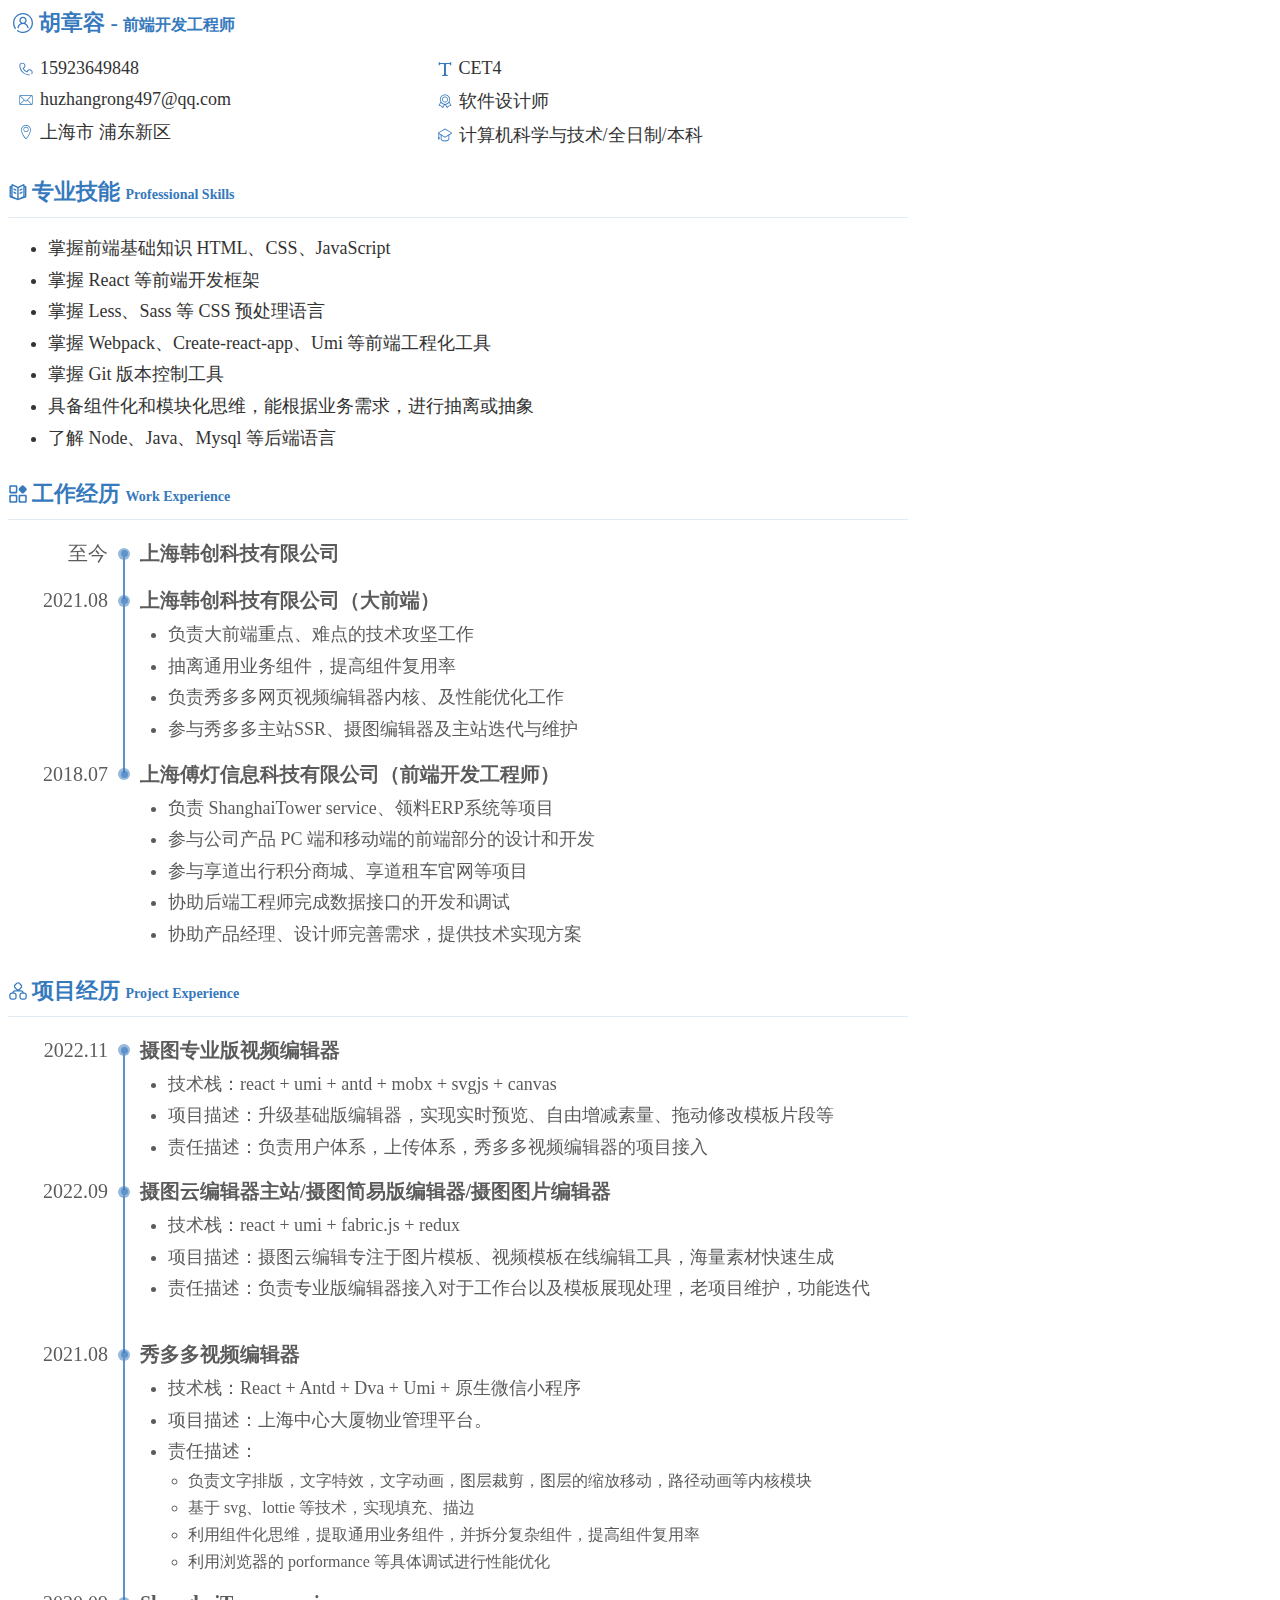
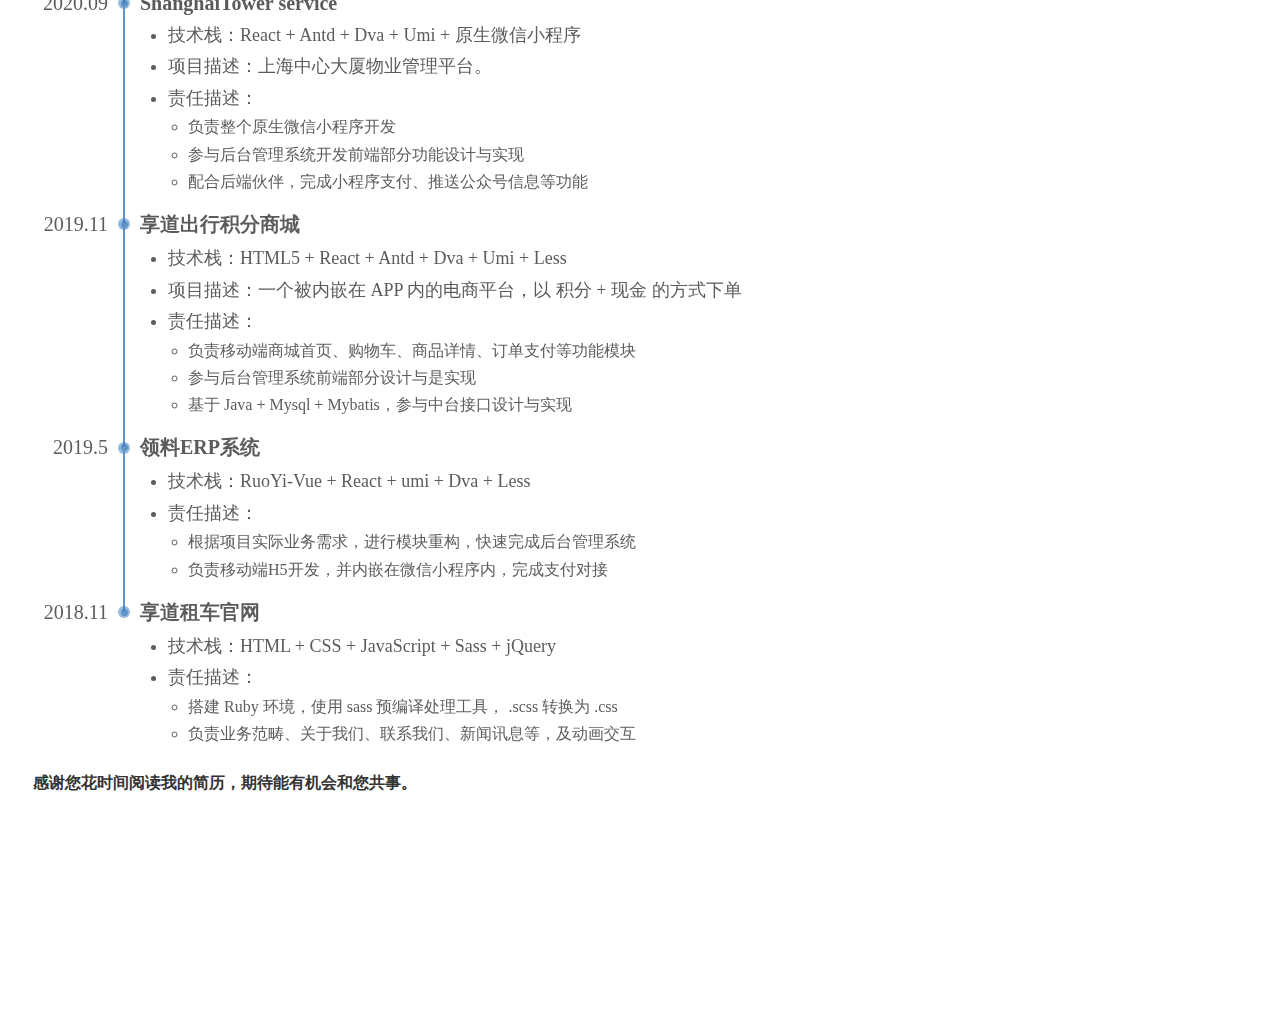
==== huzhangrong/index.html @ 0ec0225e "feat:胡" ====
<!DOCTYPE html>
<html>
	<head>
		<meta charset="utf-8">
		<title></title>
		<link rel="stylesheet" href="style.css">
	</head>
	<body>
		<div class="page-box">
			<div class="column">
				<div class="my-name">
					<img src="./image/info.svg" class="my-name-icon">
					<div>胡章容 - <span style="font-size: 16px;">前端开发工程师</span></div>
				</div>
				<div class="person">
					<div class="person-ul">
						<div class="person-li">
							<img src="./image/phone.svg" class="person-li-icon">
							<div>15923649848</div>
						</div>
						<div class="person-li">
							<img src="./image/mail.svg" class="person-li-icon">
							<div>huzhangrong497@qq.com</div>
						</div>
						<div class="person-li">
							<img src="./image/address.svg" class="person-li-icon">
							<div>上海市 浦东新区</div>
						</div>
					</div>
					<div class="person-ul">
						<div class="person-li">
							<img src="./image/english.svg" class="person-li-icon">
							<div>CET4</div>
						</div>
						<div class="person-li">
							<img src="./image/zhicheng.svg" class="person-li-icon">
							<div>软件设计师</div>
						</div>
						<div class="person-li">
							<img src="./image/xuewei.svg" class="person-li-icon">
							<div>计算机科学与技术/全日制/本科</div>
						</div>
					</div>
				</div>
			</div>
			<div class="module-box">
				<div class="module-title">
					<img src="./image/skills.svg" class="module-title-icon">
					<div>专业技能 <span style="font-size: 14px;">Professional Skills</span></div>
				</div>
				<ul class="module-ul">
					<li class="module-li">掌握前端基础知识 HTML、CSS、JavaScript</li>
					<li class="module-li">掌握 React 等前端开发框架</li>
					<li class="module-li">掌握 Less、Sass 等 CSS 预处理语言</li>
					<li class="module-li">掌握 Webpack、Create-react-app、Umi 等前端工程化工具</li>
					<li class="module-li">掌握 Git 版本控制工具</li>
					<li class="module-li">具备组件化和模块化思维，能根据业务需求，进行抽离或抽象</li>
					<li class="module-li">了解 Node、Java、Mysql 等后端语言</li>
				</ul>
			</div>
			<div class="module-box">
				<div class="module-title">
					<img src="./image/work.svg" class="module-title-icon">
					<div>工作经历 <span style="font-size: 14px;">Work Experience</span></div>
				</div>
				<div class="company-box">
					<div class="company-item">
						<div class="company-name">
							<div class="company-item-time">至今</div>
							<div class="company-item-circle"></div>
							<div>上海韩创科技有限公司</div>
						</div>
					</div>
					<div class="company-item">
						<div class="company-name">
							<div class="company-item-time">2021.08</div>
							<div class="company-item-circle"></div>
							<div>上海韩创科技有限公司（大前端）</div>
						</div>
						<ul class="company-ul">
							<li class="module-li">负责大前端重点、难点的技术攻坚工作</li>
							<li class="module-li">抽离通用业务组件，提高组件复用率</li>
							<li class="module-li">负责秀多多网页视频编辑器内核、及性能优化工作</li>
							<li class="module-li">参与秀多多主站SSR、摄图编辑器及主站迭代与维护</li>
						</ul>
					</div>
					<div class="company-item">
						<div class="company-name">
							<div class="company-item-time">2018.07</div>
							<div class="company-item-circle"></div>
							<div>上海傅灯信息科技有限公司（前端开发工程师）</div>
						</div>
						<ul class="company-ul">
							<li class="module-li">负责 ShanghaiTower service、领料ERP系统等项目</li>
							<li class="module-li">参与公司产品 PC 端和移动端的前端部分的设计和开发</li>
							<li class="module-li">参与享道出行积分商城、享道租车官网等项目</li>
							<li class="module-li">协助后端工程师完成数据接口的开发和调试</li>
							<li class="module-li">协助产品经理、设计师完善需求，提供技术实现方案</li>
						</ul>
					</div>
				</div>
			</div>
			<div class="module-box">
				<div class="module-title">
					<img src="./image/project.svg" class="module-title-icon">
					<div>项目经历 <span style="font-size: 14px;">Project Experience</span></div>
				</div>
				<div class="company-box">
					<div class="company-item">
						<div class="company-name">
							<div class="company-item-time">2022.11</div>
							<div class="company-item-circle"></div>
							<div>摄图专业版视频编辑器</div>
						</div>
						<ul class="company-ul">
							<li class="module-li">技术栈：react + umi + antd + mobx + svgjs + canvas</li>
							<li class="module-li">项目描述：升级基础版编辑器，实现实时预览、自由增减素量、拖动修改模板片段等</li>
							<li class="module-li">责任描述：负责用户体系，上传体系，秀多多视频编辑器的项目接入</li>
						</ul>
					</div>
					<div class="company-item">
						<div class="company-name">
							<div class="company-item-time">2022.09</div>
							<div class="company-item-circle"></div>
							<div>摄图云编辑器主站/摄图简易版编辑器/摄图图片编辑器</div>
						</div>
						<ul class="company-ul">
							<li class="module-li">技术栈：react + umi + fabric.js + redux</li>
							<li class="module-li">项目描述：摄图云编辑专注于图片模板、视频模板在线编辑工具，海量素材快速生成</li>
							<li class="module-li">责任描述：负责专业版编辑器接入对于工作台以及模板展现处理，老项目维护，功能迭代</li>
						</ul>
						<br>
					</div>
					<div class="company-item">
						<div class="company-name">
							<div class="company-item-time">2021.08</div>
							<div class="company-item-circle"></div>
							<div>秀多多视频编辑器</div>
						</div>
						<ul class="company-ul">
							<li class="module-li">技术栈：React + Antd + Dva + Umi + 原生微信小程序</li>
							<li class="module-li">项目描述：上海中心大厦物业管理平台。</li>
							<li class="module-li">责任描述：
								<ul class="duty-ul">
									<li class="duty-li">负责文字排版，文字特效，文字动画，图层裁剪，图层的缩放移动，路径动画等内核模块</li>
									<li class="duty-li">基于 svg、lottie 等技术，实现填充、描边</li>
									<li class="duty-li">利用组件化思维，提取通用业务组件，并拆分复杂组件，提高组件复用率</li>
									<li class="duty-li">利用浏览器的 porformance 等具体调试进行性能优化</li>
								</ul>
							</li>
						</ul>
					</div>
					<div class="company-item">
						<div class="company-name">
							<div class="company-item-time">2020.09</div>
							<div class="company-item-circle"></div>
							<div>ShanghaiTower service</div>
						</div>
						<ul class="company-ul">
							<li class="module-li">技术栈：React + Antd + Dva + Umi + 原生微信小程序</li>
							<li class="module-li">项目描述：上海中心大厦物业管理平台。</li>
							<li class="module-li">责任描述：
								<ul class="duty-ul">
									<li class="duty-li">负责整个原生微信小程序开发</li>
									<li class="duty-li">参与后台管理系统开发前端部分功能设计与实现</li>
									<li class="duty-li">配合后端伙伴，完成小程序支付、推送公众号信息等功能</li>
								</ul>
							</li>
						</ul>
					</div>
					<div class="company-item">
						<div class="company-name">
							<div class="company-item-time">2019.11</div>
							<div class="company-item-circle"></div>
							<div>享道出行积分商城</div>
						</div>
						<ul class="company-ul">
							<li class="module-li">技术栈：HTML5 + React + Antd + Dva + Umi + Less</li>
							<li class="module-li">项目描述：一个被内嵌在 APP 内的电商平台，以 积分 + 现金 的方式下单</li>
							<li class="module-li">责任描述：
								<ul class="duty-ul">
									<li class="duty-li">负责移动端商城首页、购物车、商品详情、订单支付等功能模块</li>
									<li class="duty-li">参与后台管理系统前端部分设计与是实现</li>
									<li class="duty-li">基于 Java + Mysql + Mybatis，参与中台接口设计与实现</li>
								</ul>
							</li>
						</ul>
					</div>
					<div class="company-item">
						<div class="company-name">
							<div class="company-item-time">2019.5</div>
							<div class="company-item-circle"></div>
							<div>领料ERP系统</div>
						</div>
						<ul class="company-ul">
							<li class="module-li">技术栈：RuoYi-Vue + React + umi + Dva + Less</li>
							<li class="module-li">责任描述：
								<ul class="duty-ul">
									<li class="duty-li">根据项目实际业务需求，进行模块重构，快速完成后台管理系统</li>
									<li class="duty-li">负责移动端H5开发，并内嵌在微信小程序内，完成支付对接</li>
								</ul>
							</li>
						</ul>
					</div>
					<div class="company-item">
						<div class="company-name">
							<div class="company-item-time">2018.11</div>
							<div class="company-item-circle"></div>
							<div>享道租车官网</div>
						</div>
						<ul class="company-ul">
							<li class="module-li">技术栈：HTML + CSS + JavaScript + Sass + jQuery</li>
							<li class="module-li">责任描述：<br>
								<ul class="duty-ul">
									<li class="duty-li">搭建 Ruby 环境，使用 sass 预编译处理工具， .scss 转换为 .css</li>
									<li class="duty-li">负责业务范畴、关于我们、联系我们、新闻讯息等，及动画交互</li>
								</ul>
							</li>
						</ul>
					</div>
				</div>
			</div>
			<div class="thanks">感谢您花时间阅读我的简历，期待能有机会和您共事。</div>
		</div>
	</body>
</html>
---- huzhangrong/style.css ----
.page-box {
	width: 900px;
	height: 2600px;
	box-sizing: border-box;
	/* border: 1px solid #000000; */
	font-size: 18px;
	color: #333333;
}

.column {
	display: flex;
	flex-direction: column;
}

.my-name {
	font-size: 22px;
	font-weight: bold;
	margin-left: 5px;
	/* color: #1296db; */
	color: #3679bd;
	display: flex;
	align-items: center;
}

.my-name-icon {
	width: 20px;
	height: 20px;
	margin-right: 6px;
}

.person {
	display: flex;
	margin: 10px 0 0 10px;
}

.person-ul {
	display: flex;
	flex-direction: column;
	flex-grow: 1;
}

.person-li {
	margin-top: 10px;
	display: flex;
	align-items: center;
}

.person-li-icon {
	margin-right: 6px;
	width: 16px;
	height: 16px;
}

.module-box {
	margin-top: 20px;
}

.module-title {
	display: flex;
	align-items: center;
	border-bottom: 1px solid rgba(54, 121, 189, .15);
	box-sizing: border-box;
	padding: 10px 0;
	font-size: 22px;
	font-weight: bold;
	color: #3679bd;
}

.module-title-icon {
	margin-right: 4px;
	width: 20px;
	height: 20px;
}

.company-box {
	position: relative;
	margin: 10px 0 0 20px;
}

.company-item {
	position: relative;
	margin-top: 20px;
	opacity: .8;
}

.company-item::after {
	position: absolute;
	height: calc(100% + 20px);
	left: 95px;
	top: 10px;
	z-index: -1;
	border: 1px solid #3679bd;
	content: '';
}

.company-item:last-child::after {
	border: 0px solid #3679bd;
}

.company-name {
	display: flex;
	font-weight: bold;
	position: relative;
	z-index: 99;
	display: flex;
	align-items: center;
	font-size: 20px;
}

.company-item-time {
	width: 80px;
	text-align: right;
	font-weight: 400;
}

.company-item-circle {
	width: 12px;
	height: 12px;
	display: flex;
	align-items: center;
	justify-content: center;
	background-color: rgba(54, 121, 189, .65);
	border-radius: 50%;
	margin: 0px 10px;
}

.company-item-circle::after {
	width: 7px;
	height: 7px;
	background-color: rgba(54, 121, 189, 1);
	border-radius: 50%;
	content: '';
}

.company-ul {
	margin: 10px 0 0 100px;
}

.module-ul {
	margin: 20px 0 0 0;
}

.module-li {
	margin-top: 10px;
	line-height: 1.2;
}

.duty-ul {
	font-size: 16px;
	margin-left: -20px;
}

.duty-li {
	margin-top: 8px;
	line-height: 1.2;
}

.thanks {
	margin: 30px 0 0 25px;
	font-size: 16px;
	font-weight: bold;
}
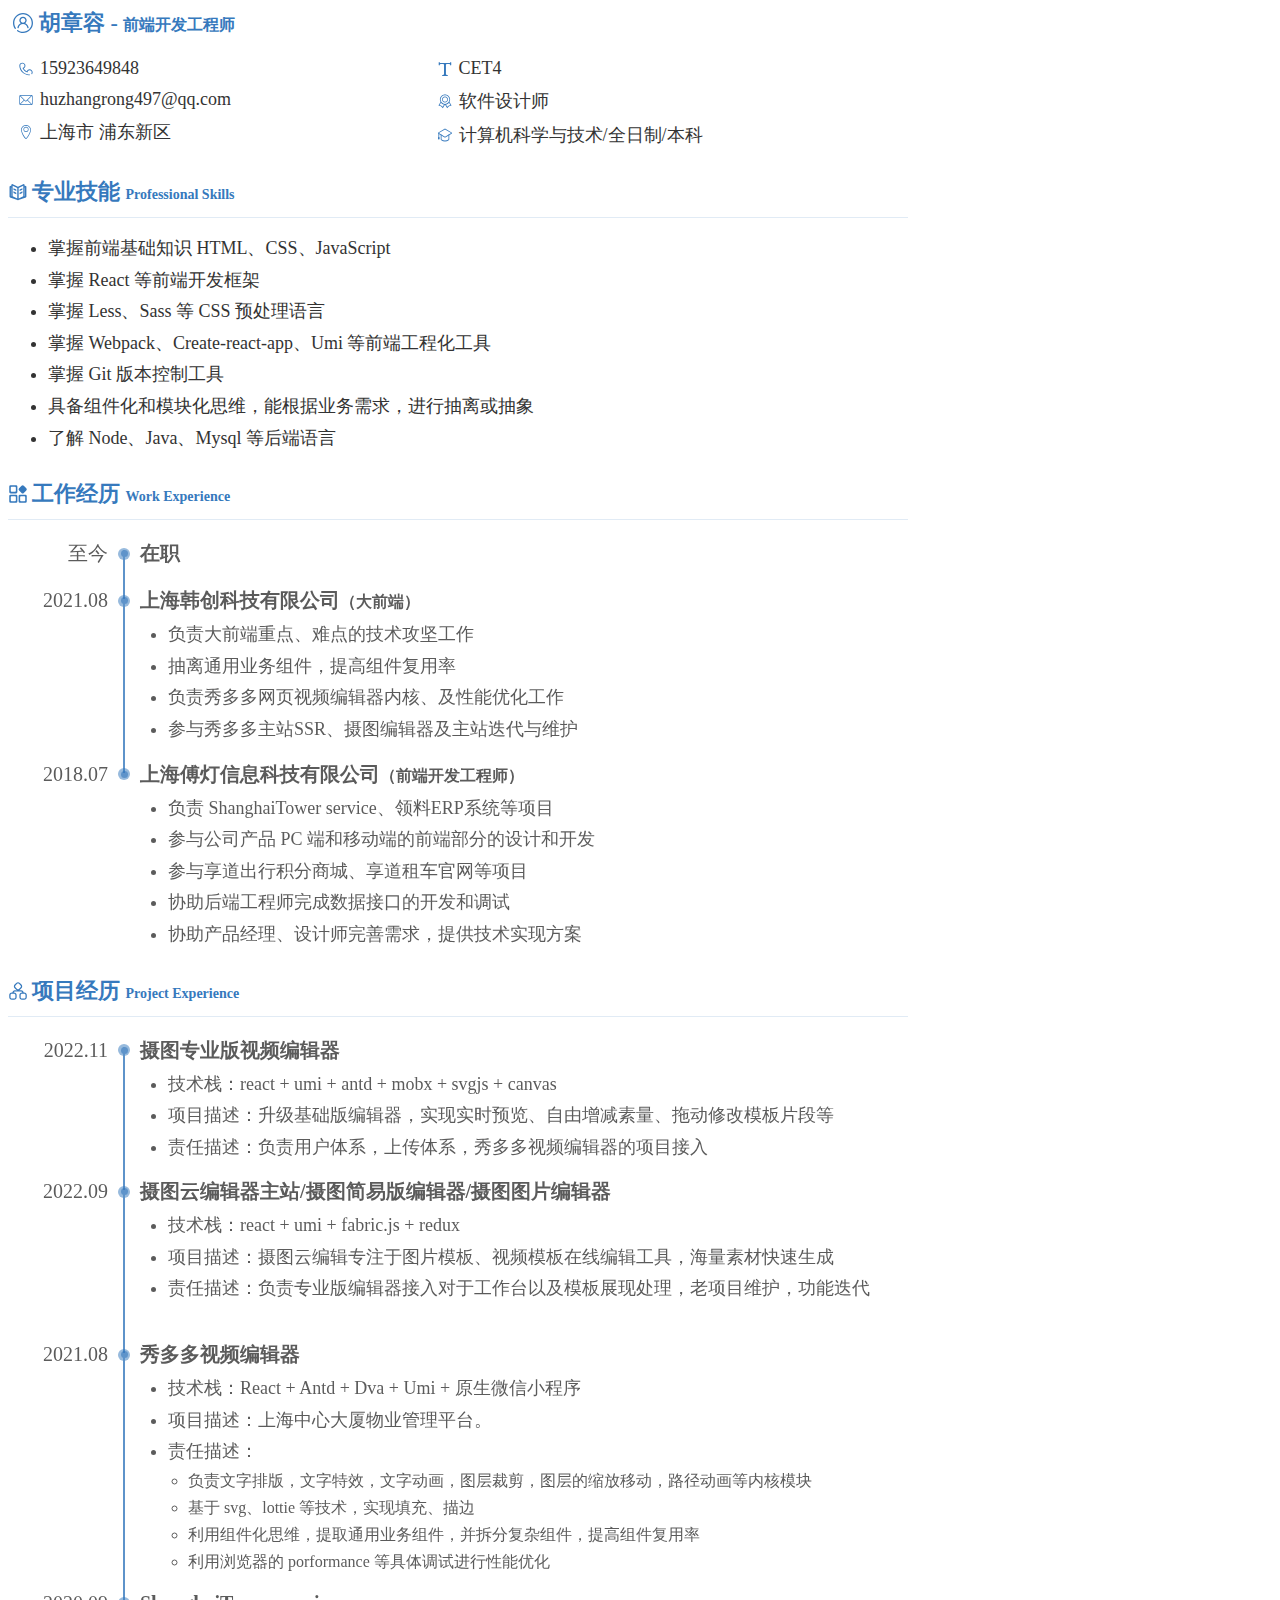
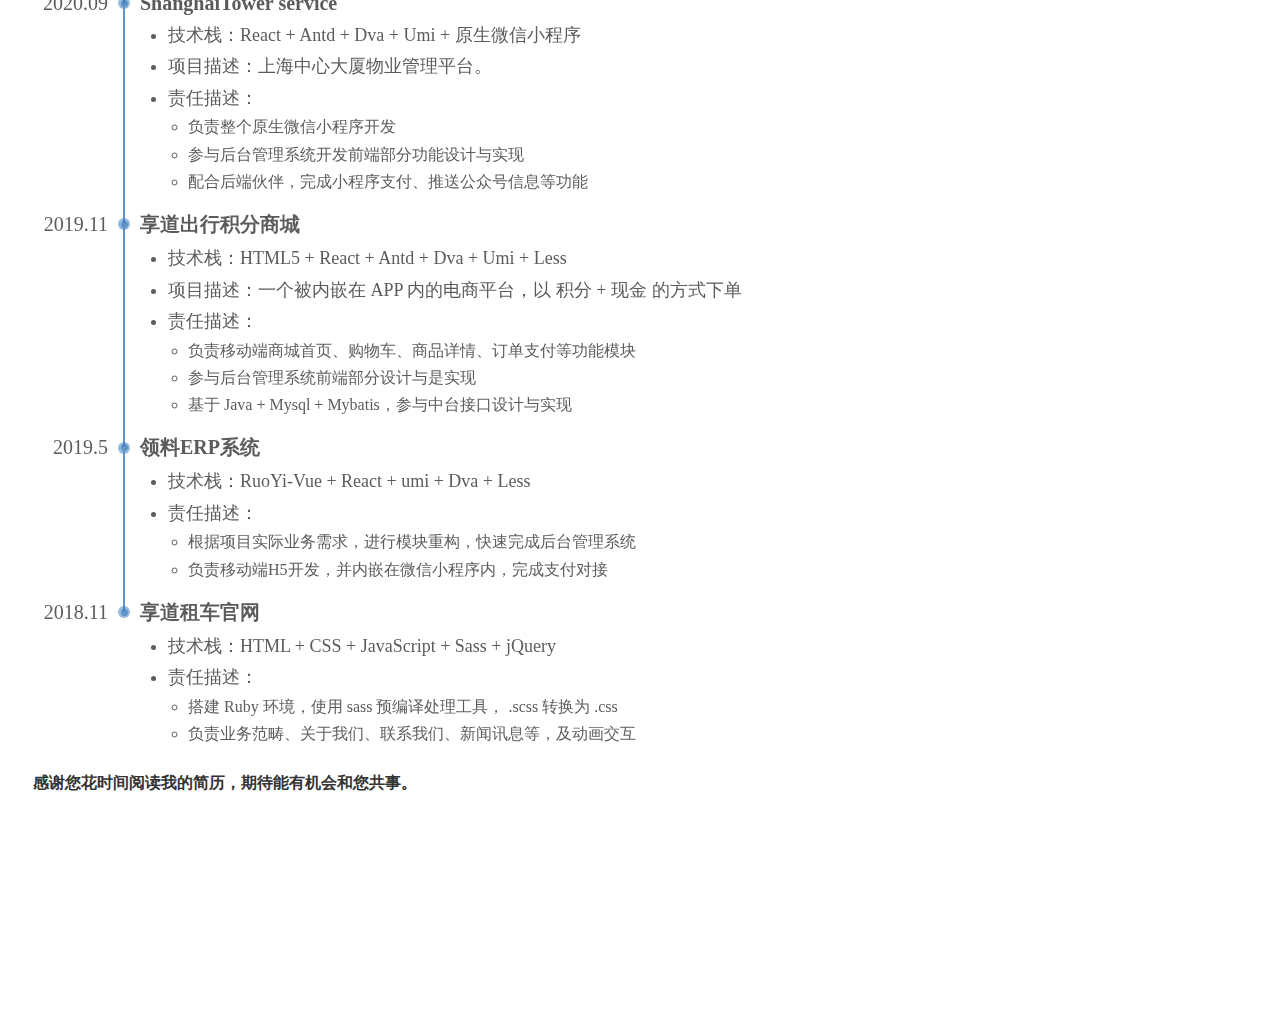
==== commit d0c69e9d: "周" ====
--- a/huzhangrong/index.html
+++ b/huzhangrong/index.html
@@ -68,14 +68,14 @@
 						<div class="company-name">
 							<div class="company-item-time">至今</div>
 							<div class="company-item-circle"></div>
-							<div>上海韩创科技有限公司</div>
+							<div>在职</div>
 						</div>
 					</div>
 					<div class="company-item">
 						<div class="company-name">
 							<div class="company-item-time">2021.08</div>
 							<div class="company-item-circle"></div>
-							<div>上海韩创科技有限公司（大前端）</div>
+							<div>上海韩创科技有限公司<span style="font-size: 16px;">（大前端）</span></div>
 						</div>
 						<ul class="company-ul">
 							<li class="module-li">负责大前端重点、难点的技术攻坚工作</li>
@@ -88,7 +88,7 @@
 						<div class="company-name">
 							<div class="company-item-time">2018.07</div>
 							<div class="company-item-circle"></div>
-							<div>上海傅灯信息科技有限公司（前端开发工程师）</div>
+							<div>上海傅灯信息科技有限公司<span style="font-size: 16px;">（前端开发工程师）</span></div>
 						</div>
 						<ul class="company-ul">
 							<li class="module-li">负责 ShanghaiTower service、领料ERP系统等项目</li>
